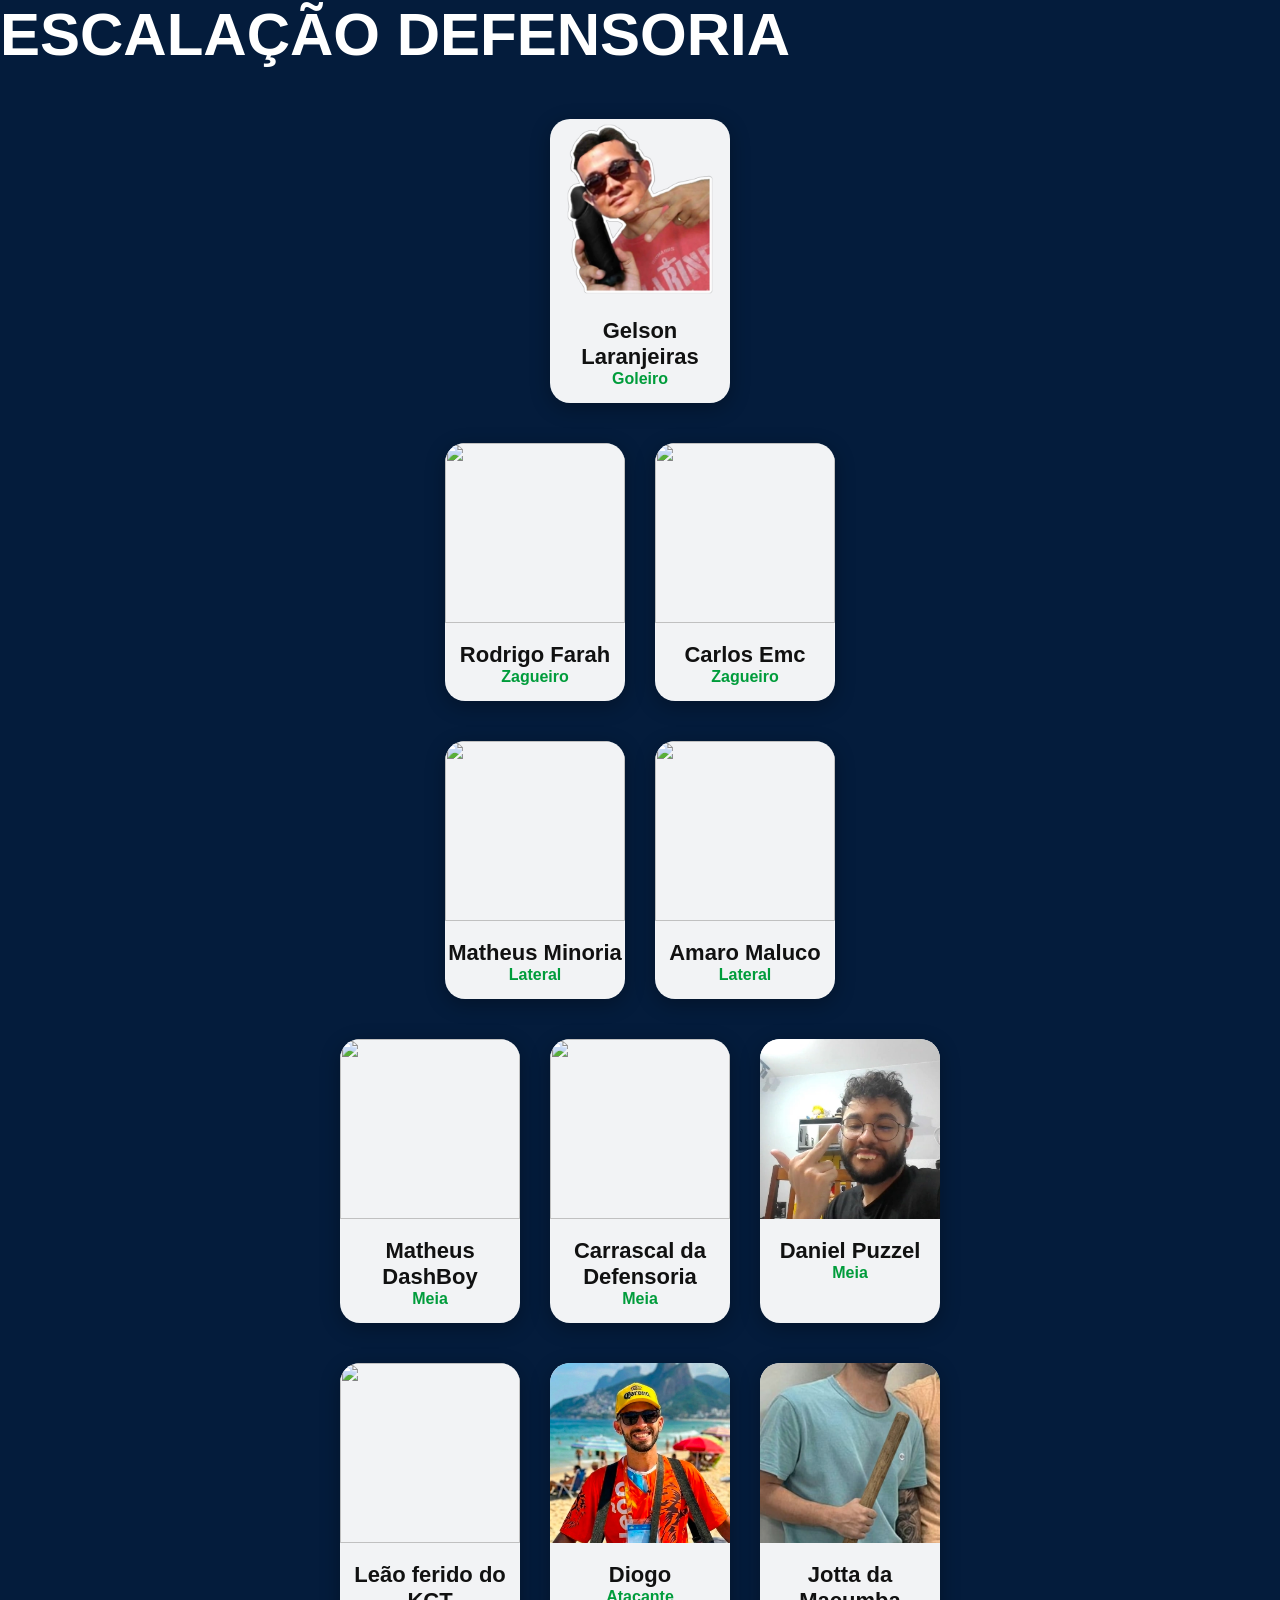
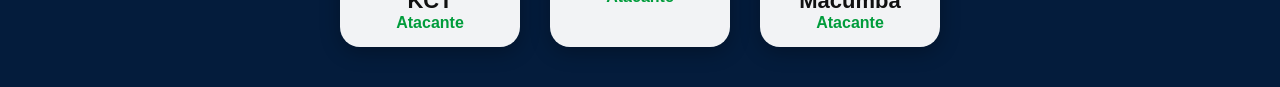
==== escalacao.html @ a4e1659b "Inicio" ====
<!DOCTYPE html>
<html lang="en">
<head>
    <meta charset="UTF-8">
    <meta name="viewport" content="width=device-width, initial-scale=1.0">
    <title>escalação</title>
    <link rel="stylesheet" href="style.css">
</head>
<body>
    
<section class="escalação">

    <div class="container">

        <h1 class="text-center titulo-esc mb-5">
            ESCALAÇÃO DEFENSORIA
        </h1>

        <!-- GOLEIRO -->
        <div class="linha-time goleiro">

            <div class="card-jogador">

                <img src="/gelson.webp">

                <h3>Gelson Laranjeiras</h3>

                <p>Goleiro</p>

            </div>

        </div>

        <!-- ZAGUEIROS -->
        <div class="linha-time defesa">

            <div class="card-jogador">

                <img src="https://i..cc/300?img=2">

                <h3>Rodrigo Farah</h3>

                <p>Zagueiro</p>

            </div>

            <div class="card-jogador">

                <img src="https://i..cc/300?img=3">

                <h3>Carlos Emc</h3>

                <p>Zagueiro</p>

            </div>

        </div>

        <!-- LATERAIS -->
        <div class="linha-time laterais">

            <div class="card-jogador">

                <img src="https://i..cc/300?img=4">

                <h3>Matheus Minoria</h3>

                <p>Lateral</p>

            </div>

            <div class="card-jogador">

                <img src="https://i..cc/300?img=5">

                <h3>Amaro Maluco</h3>

                <p>Lateral</p>

            </div>

        </div>

        <!-- MEIAS -->
        <div class="linha-time meio">

            <div class="card-jogador">

                <img src="https://i..cc/300?img=6">

                <h3>Matheus DashBoy</h3>

                <p>Meia</p>

            </div>

            <div class="card-jogador">

                <img src="https://i..cc/300?img=7">

                <h3>Carrascal da Defensoria</h3>

                <p>Meia</p>

            </div>

            <div class="card-jogador">

                <img src="/daniel.webp">

                <h3>Daniel Puzzel</h3>

                <p>Meia</p>

            </div>

        </div>

        <!-- ATACANTES -->
        <div class="linha-time ataque">

            <div class="card-jogador">

                <img src="https://i..cc/300?img=9">

                <h3>Leão ferido do KCT</h3>

                <p>Atacante</p>

            </div>

            <div class="card-jogador">

                <img src="/Diogo.jpg">

                <h3>Diogo</h3>

                <p>Atacante</p>

            </div>

            <div class="card-jogador">

                <img src="/julio.jpg">

                <h3>Jotta da Macumba</h3>

                <p>Atacante</p>

            </div>

        </div>

    </div>

</section>

</body>
</html>
---- style.css ----
*{
    margin: 0;
    padding: 0;
    box-sizing: border-box;
}

body{
    background: #041c3c;
    font-family: Arial;
    color: white;
}

/* MENU */
.menu{
    background: #021126;
    padding: 20px 0;
}

/* HERO */
.hero{
    padding: 100px 0;
}

.titulo{
    font-size: 70px;
    font-weight: bold;
}

.descricao{
    font-size: 22px;
    margin: 20px 0;
}

.imagem-banner{
    border-radius: 20px;
    max-height: 600px;
}

/* JOGOS */
.jogos{
    padding: 80px 0;
    background: white;
    color: black;
}

.card-jogo{
    background: #f4f4f4;
    padding: 30px;
    border-radius: 20px;
    text-align: center;
    transition: 0.3s;
}

.card-jogo:hover{
    transform: translateY(-10px);
}

/* FUNDO CAMPO */
.escalacao{
    min-height: 100vh;
    padding: 80px 0;
    background:
        linear-gradient(rgba(0,0,0,0.5), rgba(0,0,0,0.5)),
        url("https://images.unsplash.com/photo-1486286701208-1d58e9338013?q=80&w=1600&auto=format&fit=crop");

    background-size: cover;
    background-position: center;
}

/* TITULO */
.titulo-esc{
    font-size: 60px;
    font-weight: bold;
    margin-bottom: 50px;
}

/* LINHAS */
.linha-time{
    display: flex;
    justify-content: center;
    gap: 30px;
    margin-bottom: 40px;
    flex-wrap: wrap;
}

/* CARD */
.card-jogador{
    width: 180px;
    background: rgba(255,255,255,0.95);
    border-radius: 20px;
    overflow: hidden;
    text-align: center;
    transition: 0.3s;
    box-shadow: 0 5px 20px rgba(0,0,0,0.3);
}

.card-jogador:hover{
    transform: translateY(-10px);
}

/* FOTO */
.card-jogador img{
    width: 100%;
    height: 180px;
    object-fit: cover;
}

/* NOME */
.card-jogador h3{
    margin-top: 15px;
    font-size: 22px;
    font-weight: bold;
    color: #111;
}

/* POSIÇÃO */
.card-jogador p{
    color: #009c3b;
    font-weight: bold;
    margin-bottom: 15px;
}

/* RESPONSIVO */
@media(max-width: 768px){

    .card-jogador{
        width: 150px;
    }

    .titulo-esc{
        font-size: 40px;
    }

}
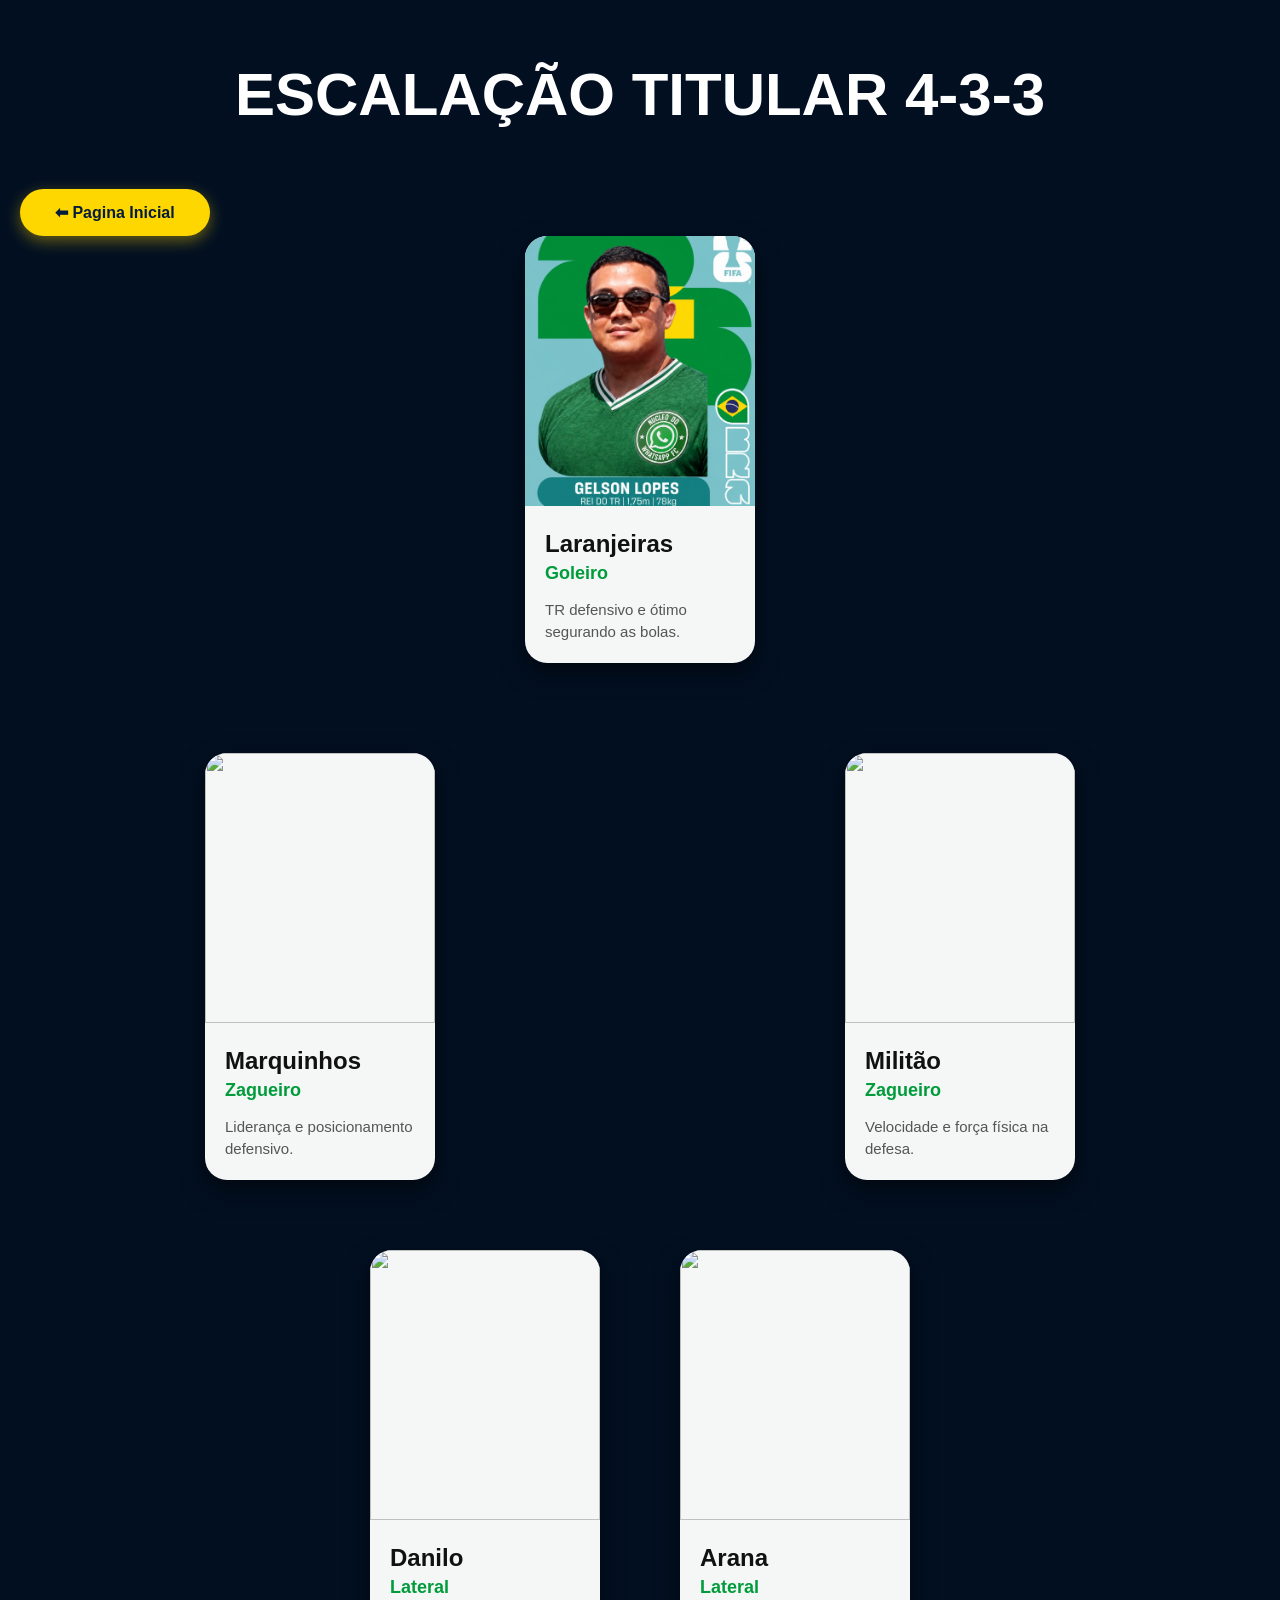
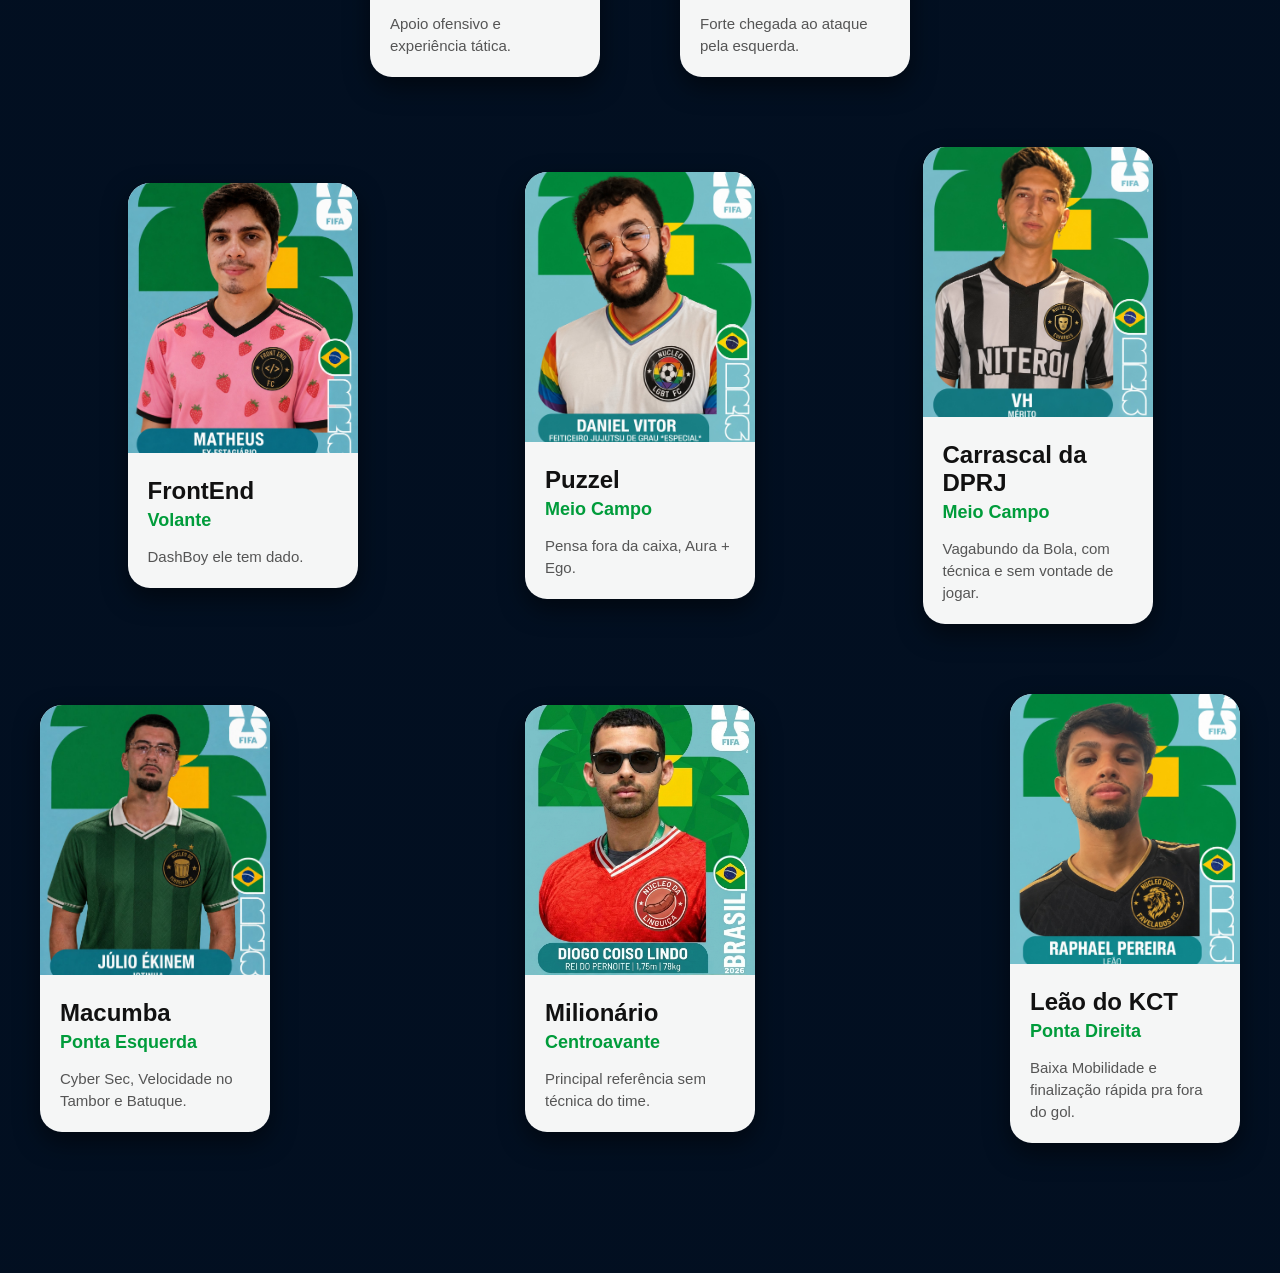
==== commit 11594a2f: "falta lateral e zagueiro" ====
--- a/escalacao.html
+++ b/escalacao.html
@@ -5,147 +5,239 @@
     <meta name="viewport" content="width=device-width, initial-scale=1.0">
     <title>escalação</title>
     <link rel="stylesheet" href="style.css">
+    <link rel="icon" href="/bola da copa.jpg" type="image/png">
 </head>
 <body>
     
-<section class="escalação">
-
-    <div class="container">
-
-        <h1 class="text-center titulo-esc mb-5">
-            ESCALAÇÃO DEFENSORIA
-        </h1>
+<section class="escalacao">
+
+    <h1 class="titulo-esc">
+        ESCALAÇÃO TITULAR 4-3-3
+    </h1>
+    
+        <a href="index.html" class="btn-inicio">
+            ⬅ Pagina Inicial
+        </a>
+    <div class="campo">
 
         <!-- GOLEIRO -->
-        <div class="linha-time goleiro">
-
-            <div class="card-jogador">
-
-                <img src="/gelson.webp">
-
-                <h3>Gelson Laranjeiras</h3>
-
-                <p>Goleiro</p>
+        <div class="linha goleiro">
+
+            <div class="jogador">
+
+                <img src="/gelson.jpeg">
+
+                <div class="info">
+
+                    <h3>Laranjeiras</h3>
+
+                    <span>Goleiro</span>
+
+                    <p>
+                        TR defensivo e ótimo segurando as bolas.
+                    </p>
+
+                </div>
 
             </div>
 
         </div>
 
         <!-- ZAGUEIROS -->
-        <div class="linha-time defesa">
-
-            <div class="card-jogador">
-
-                <img src="https://i..cc/300?img=2">
-
-                <h3>Rodrigo Farah</h3>
-
-                <p>Zagueiro</p>
-
-            </div>
-
-            <div class="card-jogador">
-
-                <img src="https://i..cc/300?img=3">
-
-                <h3>Carlos Emc</h3>
-
-                <p>Zagueiro</p>
+        <div class="linha zaga">
+
+            <div class="jogador">
+
+                <img src="https://i.pravatar.cc/400?img=2">
+
+                <div class="info">
+
+                    <h3>Marquinhos</h3>
+
+                    <span>Zagueiro</span>
+
+                    <p>
+                        Liderança e posicionamento defensivo.
+                    </p>
+
+                </div>
+
+            </div>
+
+            <div class="jogador">
+
+                <img src="https://i.pravatar.cc/400?img=3">
+
+                <div class="info">
+
+                    <h3>Militão</h3>
+
+                    <span>Zagueiro</span>
+
+                    <p>
+                        Velocidade e força física na defesa.
+                    </p>
+
+                </div>
 
             </div>
 
         </div>
 
         <!-- LATERAIS -->
-        <div class="linha-time laterais">
-
-            <div class="card-jogador">
-
-                <img src="https://i..cc/300?img=4">
-
-                <h3>Matheus Minoria</h3>
-
-                <p>Lateral</p>
-
-            </div>
-
-            <div class="card-jogador">
-
-                <img src="https://i..cc/300?img=5">
-
-                <h3>Amaro Maluco</h3>
-
-                <p>Lateral</p>
+        <div class="linha defesa">
+
+            <div class="jogador">
+
+                <img src="https://i.pravatar.cc/400?img=4">
+
+                <div class="info">
+
+                    <h3>Danilo</h3>
+
+                    <span>Lateral</span>
+
+                    <p>
+                        Apoio ofensivo e experiência tática.
+                    </p>
+
+                </div>
+
+            </div>
+
+            <div class="jogador">
+
+                <img src="https://i.pravatar.cc/400?img=5">
+
+                <div class="info">
+
+                    <h3>Arana</h3>
+
+                    <span>Lateral</span>
+
+                    <p>
+                        Forte chegada ao ataque pela esquerda.
+                    </p>
+
+                </div>
 
             </div>
 
         </div>
 
         <!-- MEIAS -->
-        <div class="linha-time meio">
-
-            <div class="card-jogador">
-
-                <img src="https://i..cc/300?img=6">
-
-                <h3>Matheus DashBoy</h3>
-
-                <p>Meia</p>
-
-            </div>
-
-            <div class="card-jogador">
-
-                <img src="https://i..cc/300?img=7">
-
-                <h3>Carrascal da Defensoria</h3>
-
-                <p>Meia</p>
-
-            </div>
-
-            <div class="card-jogador">
-
-                <img src="/daniel.webp">
-
-                <h3>Daniel Puzzel</h3>
-
-                <p>Meia</p>
-
-            </div>
-
-        </div>
-
-        <!-- ATACANTES -->
-        <div class="linha-time ataque">
-
-            <div class="card-jogador">
-
-                <img src="https://i..cc/300?img=9">
-
-                <h3>Leão ferido do KCT</h3>
-
-                <p>Atacante</p>
-
-            </div>
-
-            <div class="card-jogador">
-
-                <img src="/Diogo.jpg">
-
-                <h3>Diogo</h3>
-
-                <p>Atacante</p>
-
-            </div>
-
-            <div class="card-jogador">
-
-                <img src="/julio.jpg">
-
-                <h3>Jotta da Macumba</h3>
-
-                <p>Atacante</p>
+        <div class="linha meio">
+
+            <div class="jogador">
+
+                <img src="/matheus.jpeg">
+
+                <div class="info">
+
+                    <h3>FrontEnd</h3>
+
+                    <span>Volante</span>
+
+                    <p>
+                        DashBoy ele tem dado.
+                    </p>
+
+                </div>
+
+            </div>
+
+            <div class="jogador">
+
+                <img src="/daniboy.jpeg">
+
+                <div class="info">
+
+                    <h3>Puzzel</h3>
+
+                    <span>Meio Campo</span>
+
+                    <p>
+                        Pensa fora da caixa, Aura + Ego.
+                    </p>
+
+                </div>
+
+            </div>
+
+            <div class="jogador">
+
+                <img src="/vh.jpeg">
+
+                <div class="info">
+
+                    <h3>Carrascal da DPRJ</h3>
+
+                    <span>Meio Campo</span>
+
+                    <p>
+                        Vagabundo da Bola, com técnica e sem vontade de jogar.
+                    </p>
+
+                </div>
+
+            </div>
+
+        </div>
+
+        <!-- ATAQUE -->
+        <div class="linha ataque">
+
+            <div class="jogador">
+
+                <img src="/julio.jpeg">
+
+                <div class="info">
+
+                    <h3>Macumba</h3>
+
+                    <span>Ponta Esquerda</span>
+
+                    <p>
+                        Cyber Sec, Velocidade no Tambor e Batuque.
+                    </p>
+
+                </div>
+
+            </div>
+
+            <div class="jogador">
+
+                <img src="/diogo.jpeg">
+
+                <div class="info">
+
+                    <h3>Milionário</h3>
+
+                    <span>Centroavante</span>
+
+                    <p>
+                        Principal referência sem técnica do time.
+                    </p>
+
+                </div>
+
+            </div>
+
+            <div class="jogador">
+
+                <img src="/leao.jpeg">
+
+                <div class="info">
+
+                    <h3>Leão do KCT</h3>
+
+                    <span>Ponta Direita</span>
+
+                    <p>
+                        Baixa Mobilidade e finalização rápida pra fora do gol.
+                    </p>
+
+                </div>
 
             </div>
 
--- a/style.css
+++ b/style.css
@@ -55,80 +55,164 @@
     transform: translateY(-10px);
 }
 
-/* FUNDO CAMPO */
+/* =========================
+   PÁGINA ESCALAÇÃO
+========================= */
+
 .escalacao{
     min-height: 100vh;
-    padding: 80px 0;
+    padding: 60px 20px;
+
     background:
-        linear-gradient(rgba(0,0,0,0.5), rgba(0,0,0,0.5)),
-        url("https://images.unsplash.com/photo-1486286701208-1d58e9338013?q=80&w=1600&auto=format&fit=crop");
+    linear-gradient(rgba(0,0,0,0.45), rgba(0,0,0,0.45)),
+    url('https://images.unsplash.com/photo-1486286701208-1d58e9338013?q=80&w=1600&auto=format&fit=crop');
 
     background-size: cover;
     background-position: center;
 }
 
-/* TITULO */
+/* TÍTULO */
 .titulo-esc{
+    text-align: center;
     font-size: 60px;
     font-weight: bold;
-    margin-bottom: 50px;
+    color: white;
+    margin-bottom: 60px;
+}
+
+/* CAMPO */
+.campo{
+    max-width: 1200px;
+    margin: auto;
 }
 
 /* LINHAS */
-.linha-time{
+.linha{
     display: flex;
     justify-content: center;
-    gap: 30px;
-    margin-bottom: 40px;
-    flex-wrap: wrap;
+    align-items: center;
+    gap: 80px;
+    margin-bottom: 70px;
+}
+
+/* GOLEIRO */
+.goleiro{
+    margin-bottom: 90px;
+}
+
+/* ZAGA */
+.zaga{
+    justify-content: space-around;
+}
+
+/* MEIO */
+.meio{
+    justify-content: space-evenly;
+}
+
+/* ATAQUE */
+.ataque{
+    justify-content: space-between;
 }
 
 /* CARD */
-.card-jogador{
-    width: 180px;
-    background: rgba(255,255,255,0.95);
-    border-radius: 20px;
+.jogador{
+    width: 230px;
+    background: rgba(255,255,255,0.96);
+    border-radius: 22px;
     overflow: hidden;
-    text-align: center;
     transition: 0.3s;
-    box-shadow: 0 5px 20px rgba(0,0,0,0.3);
-}
-
-.card-jogador:hover{
+    box-shadow: 0 10px 25px rgba(0,0,0,0.5);
+}
+
+.jogador:hover{
     transform: translateY(-10px);
 }
 
 /* FOTO */
-.card-jogador img{
+.jogador img{
     width: 100%;
-    height: 180px;
+    height: 270px;
     object-fit: cover;
 }
 
+/* CONTEÚDO */
+.info{
+    padding: 20px;
+}
+
 /* NOME */
-.card-jogador h3{
+.info h3{
+    font-size: 24px;
+    font-weight: bold;
+    color: #111;
+    margin-bottom: 5px;
+}
+
+/* POSIÇÃO */
+.info span{
+    color: #009c3b;
+    font-weight: bold;
+    font-size: 18px;
+}
+
+/* COMENTÁRIO */
+.info p{
     margin-top: 15px;
-    font-size: 22px;
-    font-weight: bold;
-    color: #111;
-}
-
-/* POSIÇÃO */
-.card-jogador p{
-    color: #009c3b;
-    font-weight: bold;
-    margin-bottom: 15px;
+    color: #555;
+    font-size: 15px;
+    line-height: 22px;
 }
 
 /* RESPONSIVO */
+@media(max-width: 1100px){
+
+    .linha{
+        flex-wrap: wrap;
+        gap: 30px;
+    }
+
+    .jogador{
+        width: 180px;
+    }
+
+    .jogador img{
+        height: 220px;
+    }
+
+}
+
 @media(max-width: 768px){
-
-    .card-jogador{
-        width: 150px;
-    }
 
     .titulo-esc{
         font-size: 40px;
     }
 
-}
+    .jogador{
+        width: 160px;
+    }
+
+    .jogador img{
+        height: 180px;
+    }
+
+}
+
+.btn-inicio{
+    background: #ffd700;
+    color: #041c3c;
+    font-weight: bold;
+    padding: 14px 35px;
+    border-radius: 50px;
+    text-decoration: none;
+    transition: 0.3s;
+    display: inline-block;
+    box-shadow: 0 5px 15px rgba(255,215,0,0.4);
+}
+
+.btn-inicio:hover{
+    background: #ffcc00;
+    transform: translateY(-4px);
+    color: #041c3c;
+    box-shadow: 0 8px 20px rgba(255,215,0,0.6);
+}
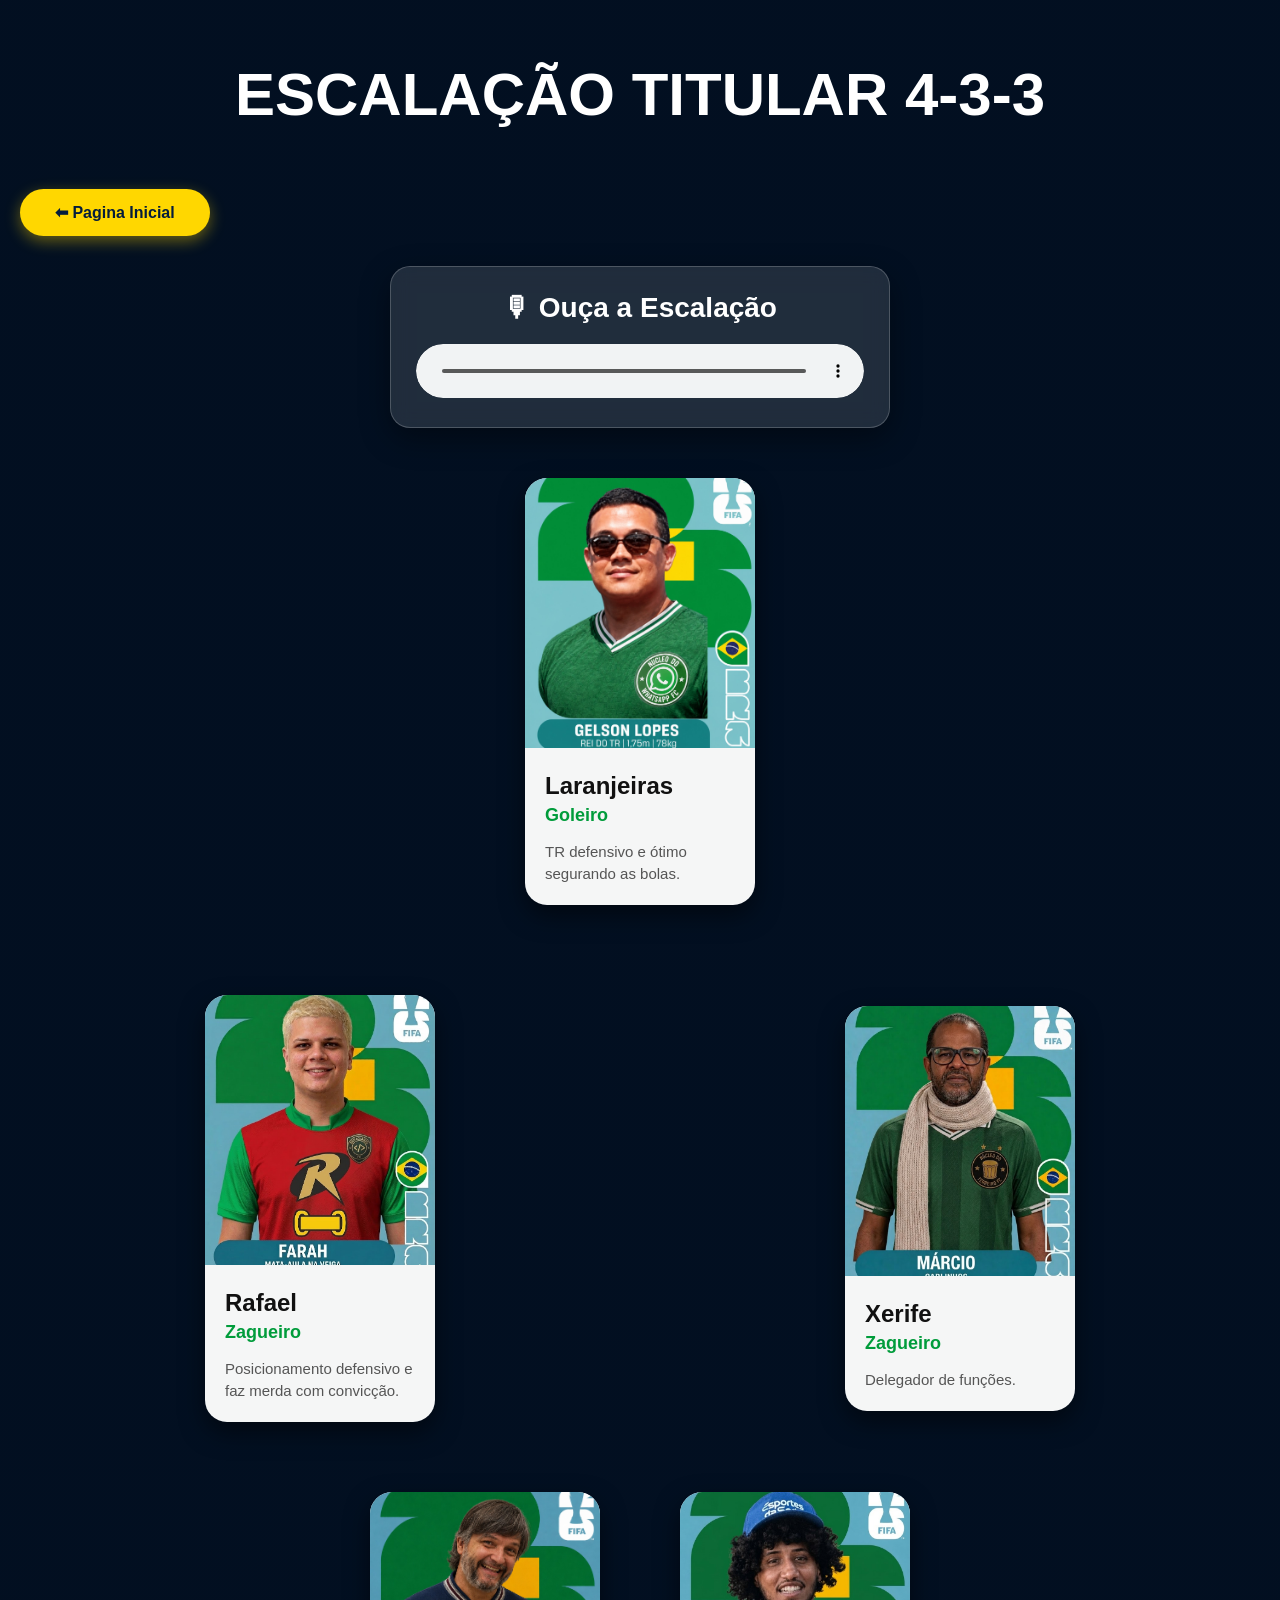
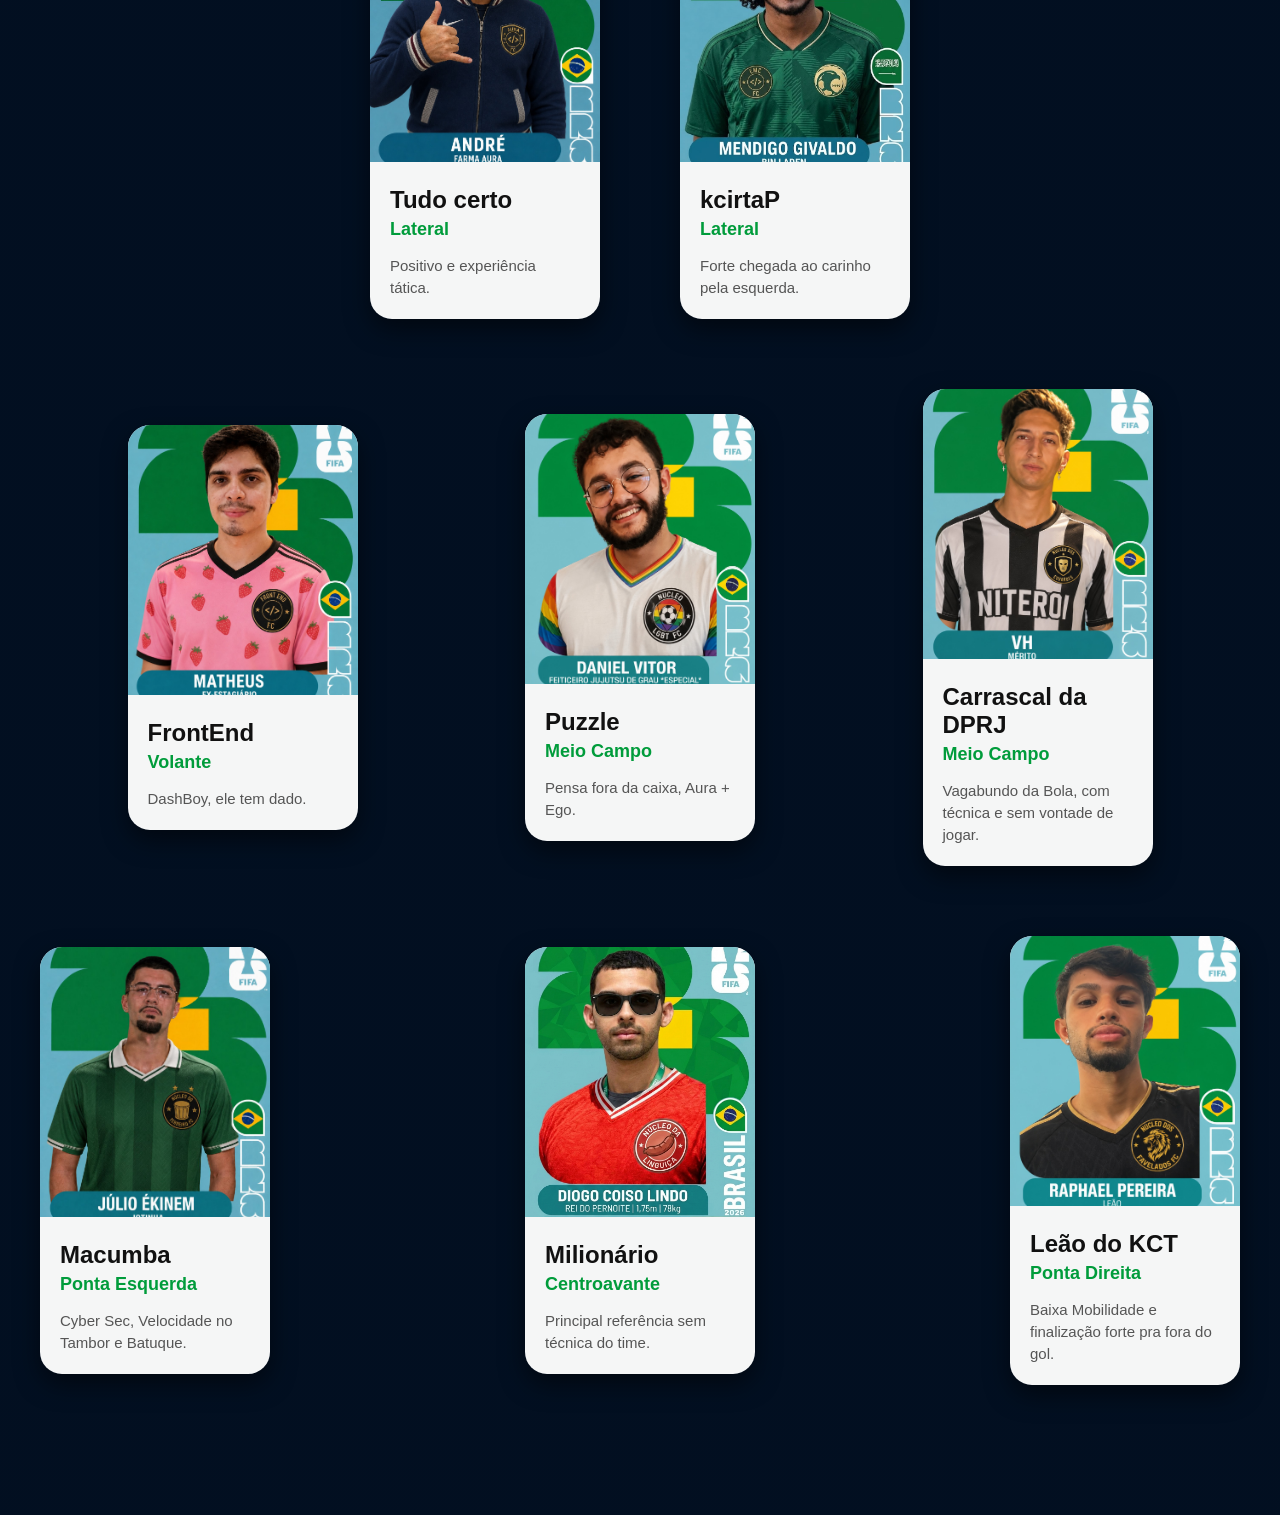
==== commit 96cf7336: "falta lateral e zagueiro" ====
--- a/escalacao.html
+++ b/escalacao.html
@@ -18,6 +18,18 @@
         <a href="index.html" class="btn-inicio">
             ⬅ Pagina Inicial
         </a>
+       <div class="audio-player">
+
+    <h3>
+        🎙 Ouça a Escalação
+    </h3>
+
+    <audio controls>
+        <source src="/ANCELOTI-SELEÇÃO-2026-05-27-16-02-A-escalação-da-Defensoria-para-copa,-vem-com-os.mp3" type="audio/mpeg">
+        Seu navegador não suporta áudio.
+    </audio>
+
+</div>
     <div class="campo">
 
         <!-- GOLEIRO -->
@@ -48,34 +60,34 @@
 
             <div class="jogador">
 
-                <img src="https://i.pravatar.cc/400?img=2">
-
-                <div class="info">
-
-                    <h3>Marquinhos</h3>
+                <img src="/farah.jpeg">
+
+                <div class="info">
+
+                    <h3>Rafael</h3>
 
                     <span>Zagueiro</span>
 
                     <p>
-                        Liderança e posicionamento defensivo.
-                    </p>
-
-                </div>
-
-            </div>
-
-            <div class="jogador">
-
-                <img src="https://i.pravatar.cc/400?img=3">
-
-                <div class="info">
-
-                    <h3>Militão</h3>
+                       Posicionamento defensivo e faz merda com convicção.
+                    </p>
+
+                </div>
+
+            </div>
+
+            <div class="jogador">
+
+                <img src="/MARCIO.jpg">
+
+                <div class="info">
+
+                    <h3>Xerife</h3>
 
                     <span>Zagueiro</span>
 
                     <p>
-                        Velocidade e força física na defesa.
+                        Delegador de funções.
                     </p>
 
                 </div>
@@ -89,34 +101,34 @@
 
             <div class="jogador">
 
-                <img src="https://i.pravatar.cc/400?img=4">
-
-                <div class="info">
-
-                    <h3>Danilo</h3>
+                <img src="/ANDRE.jpeg">
+
+                <div class="info">
+
+                    <h3>Tudo certo</h3>
 
                     <span>Lateral</span>
 
                     <p>
-                        Apoio ofensivo e experiência tática.
-                    </p>
-
-                </div>
-
-            </div>
-
-            <div class="jogador">
-
-                <img src="https://i.pravatar.cc/400?img=5">
-
-                <div class="info">
-
-                    <h3>Arana</h3>
+                        Positivo e experiência tática.
+                    </p>
+
+                </div>
+
+            </div>
+
+            <div class="jogador">
+
+                <img src="/patrick.jpeg">
+
+                <div class="info">
+
+                    <h3>kcirtaP</h3>
 
                     <span>Lateral</span>
 
                     <p>
-                        Forte chegada ao ataque pela esquerda.
+                        Forte chegada ao carinho pela esquerda.
                     </p>
 
                 </div>
@@ -139,7 +151,7 @@
                     <span>Volante</span>
 
                     <p>
-                        DashBoy ele tem dado.
+                        DashBoy, ele tem dado.
                     </p>
 
                 </div>
@@ -152,7 +164,7 @@
 
                 <div class="info">
 
-                    <h3>Puzzel</h3>
+                    <h3>Puzzle</h3>
 
                     <span>Meio Campo</span>
 
@@ -234,7 +246,7 @@
                     <span>Ponta Direita</span>
 
                     <p>
-                        Baixa Mobilidade e finalização rápida pra fora do gol.
+                        Baixa Mobilidade e finalização forte pra fora do gol.
                     </p>
 
                 </div>
--- a/style.css
+++ b/style.css
@@ -215,4 +215,36 @@
     transform: translateY(-4px);
     color: #041c3c;
     box-shadow: 0 8px 20px rgba(255,215,0,0.6);
+}
+.audio-player{
+    width: 100%;
+    max-width: 500px;
+
+    margin: 30px auto 50px auto;
+
+    background: rgba(255,255,255,0.12);
+
+    backdrop-filter: blur(10px);
+
+    padding: 25px;
+
+    border-radius: 20px;
+
+    text-align: center;
+
+    border: 1px solid rgba(255,255,255,0.2);
+
+    box-shadow: 0 10px 30px rgba(0,0,0,0.4);
+}
+
+.audio-player h3{
+    color: white;
+    margin-bottom: 20px;
+    font-size: 28px;
+    font-weight: bold;
+}
+
+.audio-player audio{
+    width: 100%;
+    border-radius: 50px;
 }
